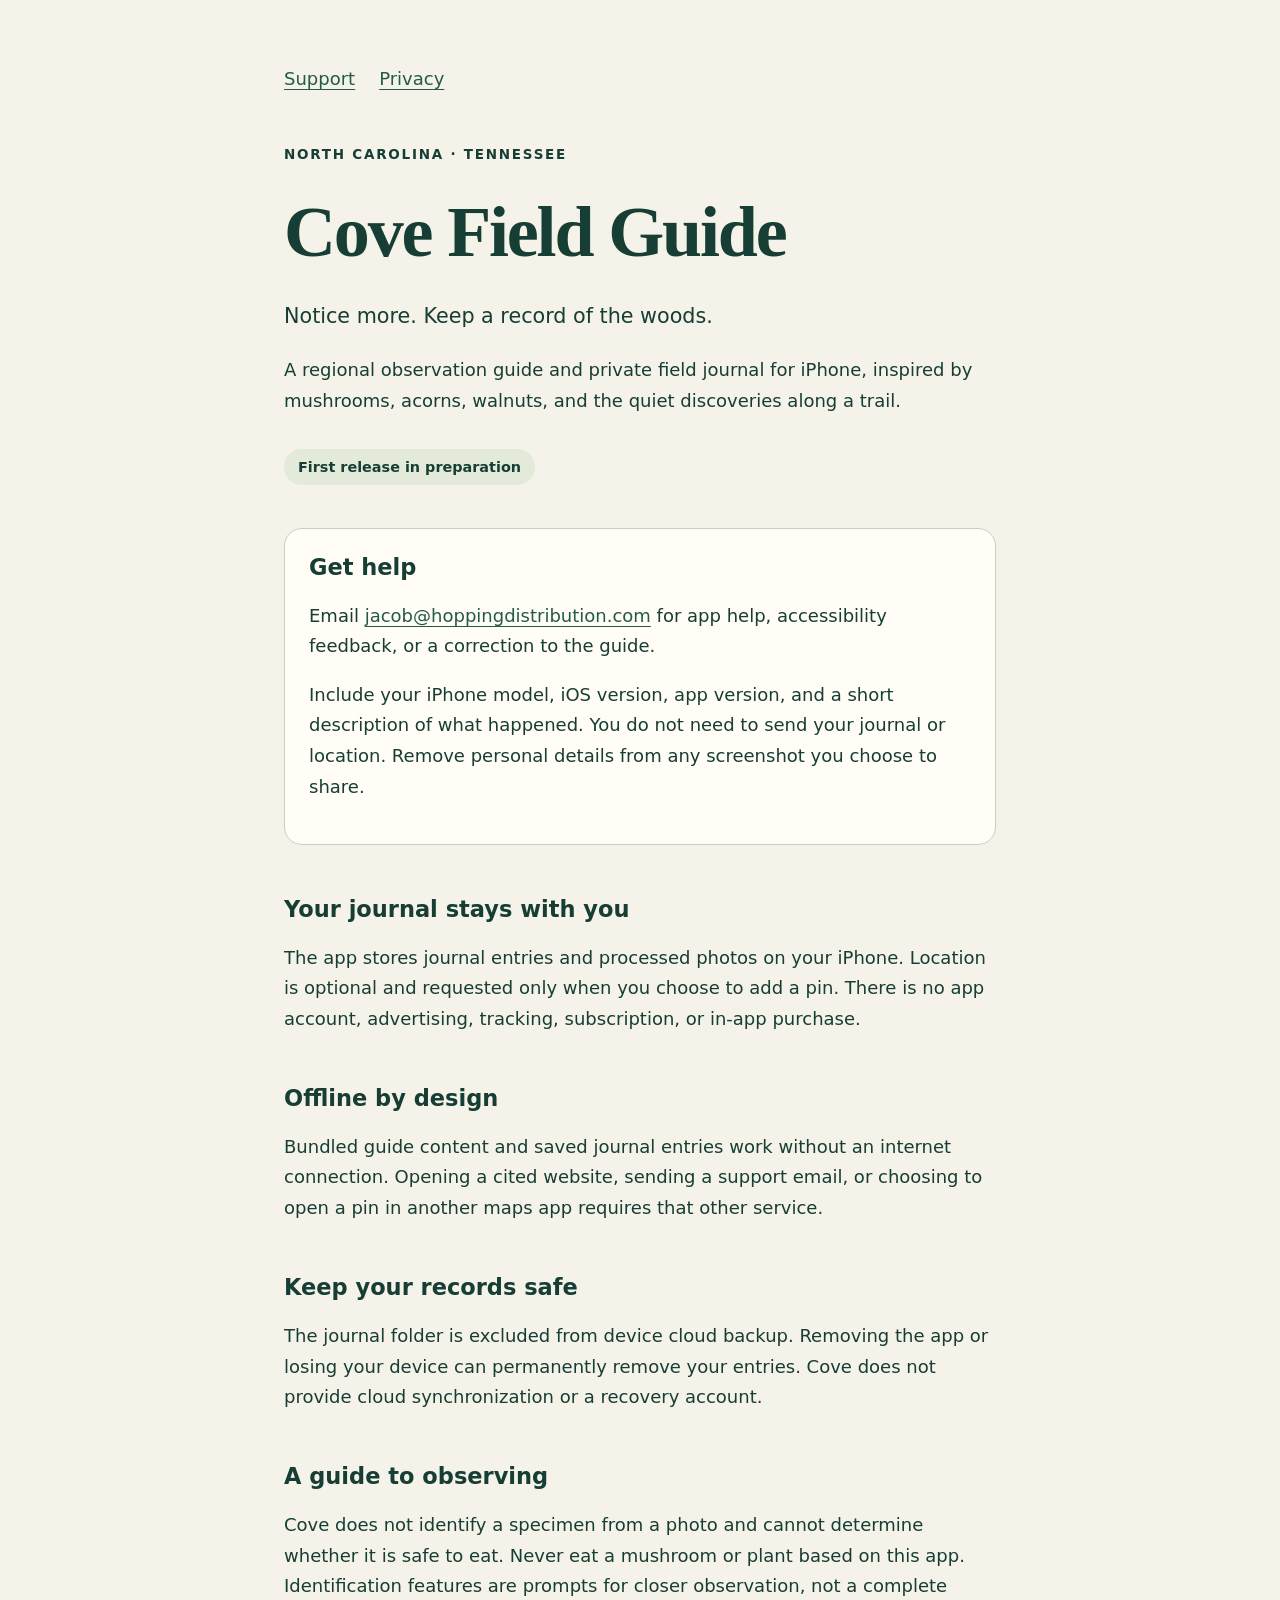
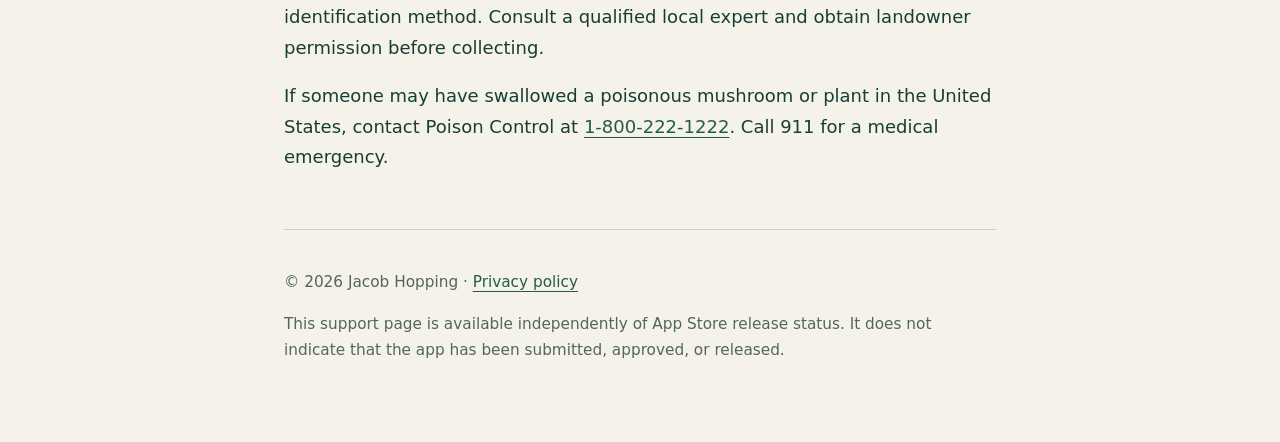
==== index.html @ 753c71bb "Add Cove Field Guide support and privacy pages" ====
<!doctype html><html lang="en"><head><meta charset="utf-8"><meta name="viewport" content="width=device-width,initial-scale=1"><meta name="description" content="Support for Cove Field Guide, a private regional field journal for North Carolina and Tennessee."><title>Cove Field Guide — Support</title><link rel="stylesheet" href="style.css"></head><body><main><nav aria-label="Main"><a href="index.html" aria-current="page">Support</a><a href="privacy.html">Privacy</a></nav><p class="eyebrow">North Carolina · Tennessee</p><h1>Cove Field Guide</h1><p class="lede">Notice more. Keep a record of the woods.</p><p>A regional observation guide and private field journal for iPhone, inspired by mushrooms, acorns, walnuts, and the quiet discoveries along a trail.</p><p class="status">First release in preparation</p><section class="card"><h2 style="margin-top:0">Get help</h2><p>Email <a href="mailto:jacob@hoppingdistribution.com?subject=Cove%20Field%20Guide%20support">jacob@hoppingdistribution.com</a> for app help, accessibility feedback, or a correction to the guide.</p><p>Include your iPhone model, iOS version, app version, and a short description of what happened. You do not need to send your journal or location. Remove personal details from any screenshot you choose to share.</p></section><h2>Your journal stays with you</h2><p>The app stores journal entries and processed photos on your iPhone. Location is optional and requested only when you choose to add a pin. There is no app account, advertising, tracking, subscription, or in-app purchase.</p><h2>Offline by design</h2><p>Bundled guide content and saved journal entries work without an internet connection. Opening a cited website, sending a support email, or choosing to open a pin in another maps app requires that other service.</p><h2>Keep your records safe</h2><p>The journal folder is excluded from device cloud backup. Removing the app or losing your device can permanently remove your entries. Cove does not provide cloud synchronization or a recovery account.</p><h2>A guide to observing</h2><p>Cove does not identify a specimen from a photo and cannot determine whether it is safe to eat. Never eat a mushroom or plant based on this app. Identification features are prompts for closer observation, not a complete identification method. Consult a qualified local expert and obtain landowner permission before collecting.</p><p>If someone may have swallowed a poisonous mushroom or plant in the United States, contact Poison Control at <a href="tel:18002221222">1-800-222-1222</a>. Call 911 for a medical emergency.</p><footer><p>© 2026 Jacob Hopping · <a href="privacy.html">Privacy policy</a></p><p>This support page is available independently of App Store release status. It does not indicate that the app has been submitted, approved, or released.</p></footer></main></body></html>
---- style.css ----
:root{color-scheme:light dark;font-family:ui-sans-serif,system-ui,-apple-system,BlinkMacSystemFont,"Segoe UI",sans-serif;background:#f5f2e9;color:#173e34;font-size:18px;line-height:1.7}*{box-sizing:border-box}body{margin:0}main{max-width:760px;margin:0 auto;padding:64px 24px}nav{display:flex;gap:24px;margin-bottom:48px;flex-wrap:wrap}a{color:#245b47;text-underline-offset:4px}a:focus-visible{outline:3px solid #a4512f;outline-offset:5px;border-radius:2px}h1{font-family:Georgia,serif;font-size:clamp(2.5rem,8vw,4rem);line-height:1.06;letter-spacing:-.03em;margin:.4em 0}h2{font-size:1.25rem;line-height:1.3;margin-top:2.2em}.eyebrow{font-size:.75rem;letter-spacing:.13em;text-transform:uppercase;font-weight:700}.lede{font-size:1.15rem;max-width:610px}.card{padding:24px;border:1px solid #c9d0bf;border-radius:18px;background:#fffdf6;margin:28px 0}.muted,footer{color:#53665a;font-size:.85rem}footer{margin-top:56px;padding-top:24px;border-top:1px solid #c9d0bf}.status{display:inline-block;background:#e3ead9;padding:6px 14px;border-radius:30px;font-size:.8rem;font-weight:600}li{padding-bottom:8px}@media(prefers-color-scheme:dark){:root{background:#12291f;color:#eeeede}a{color:#b9d9ae}.card{background:#19382b;border-color:#52694f}.muted,footer{color:#bbcdb6}.status{background:#294d38}footer{border-color:#52694f}}
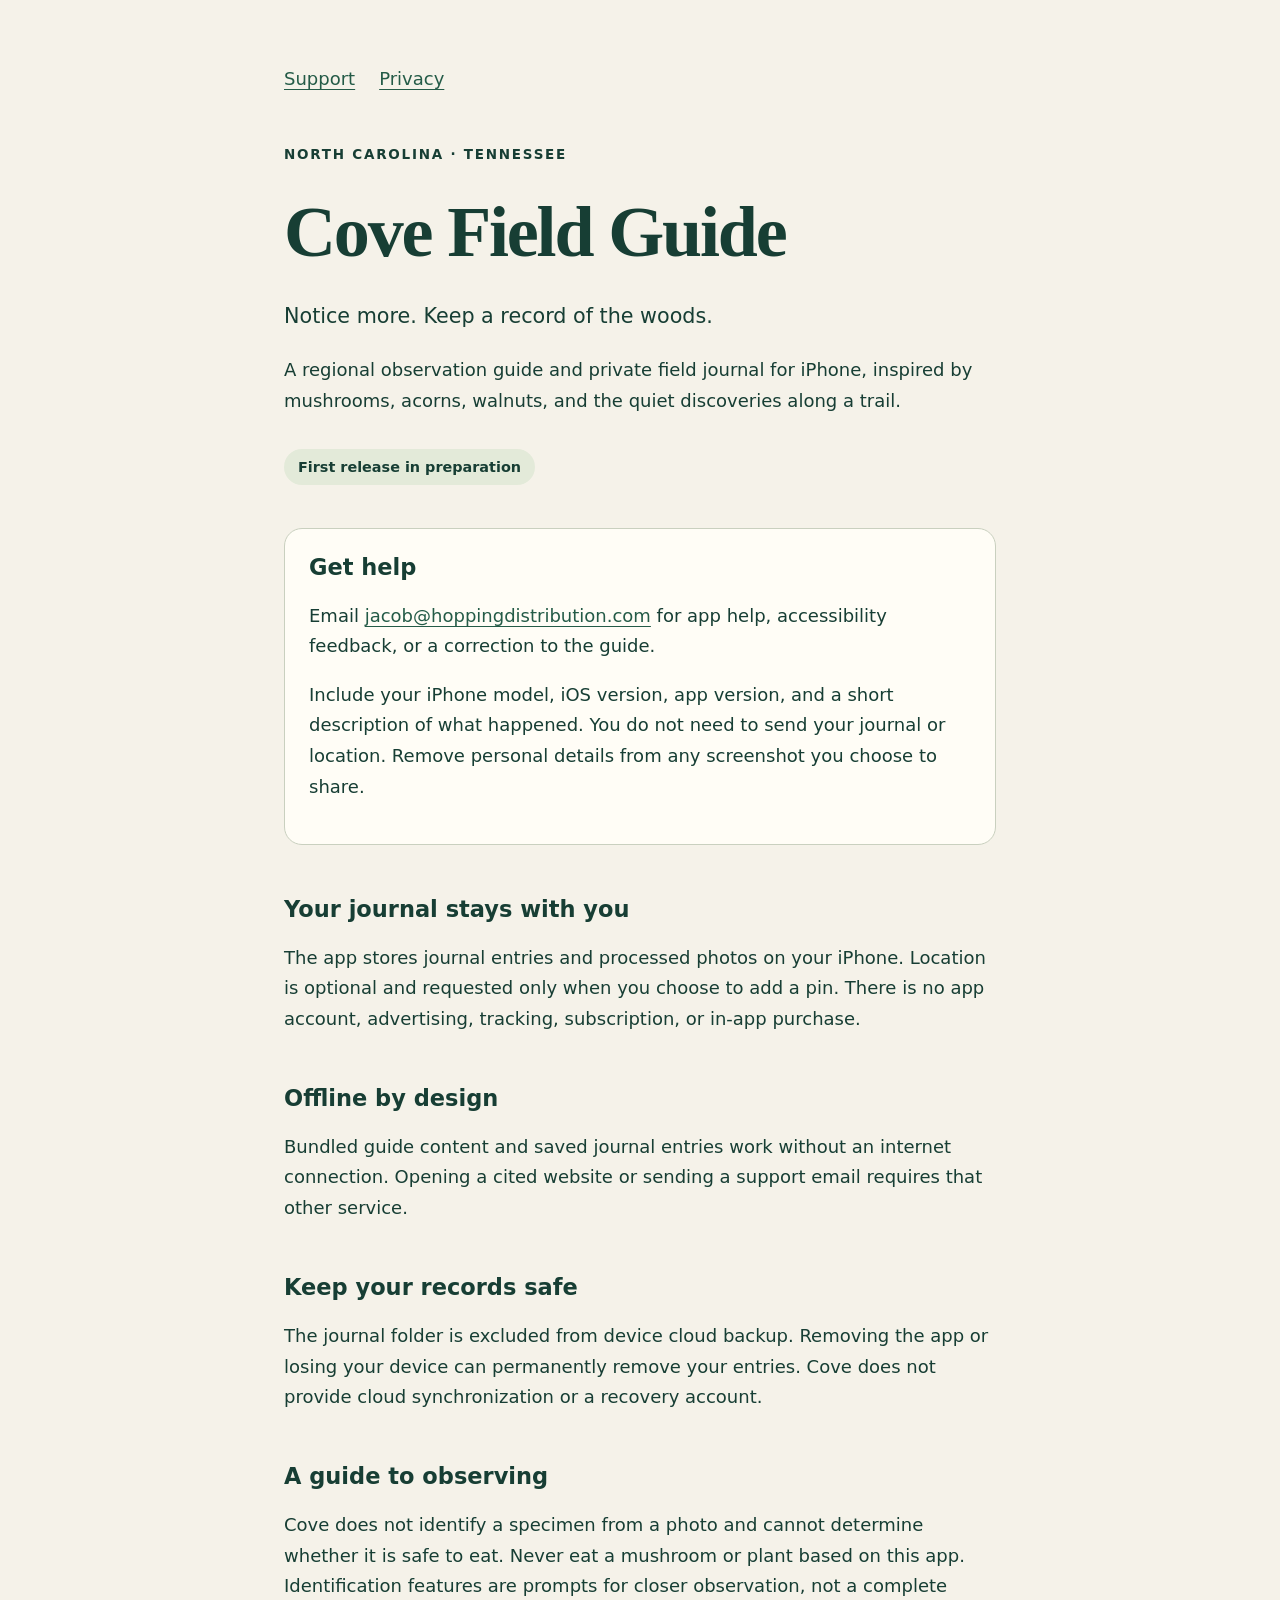
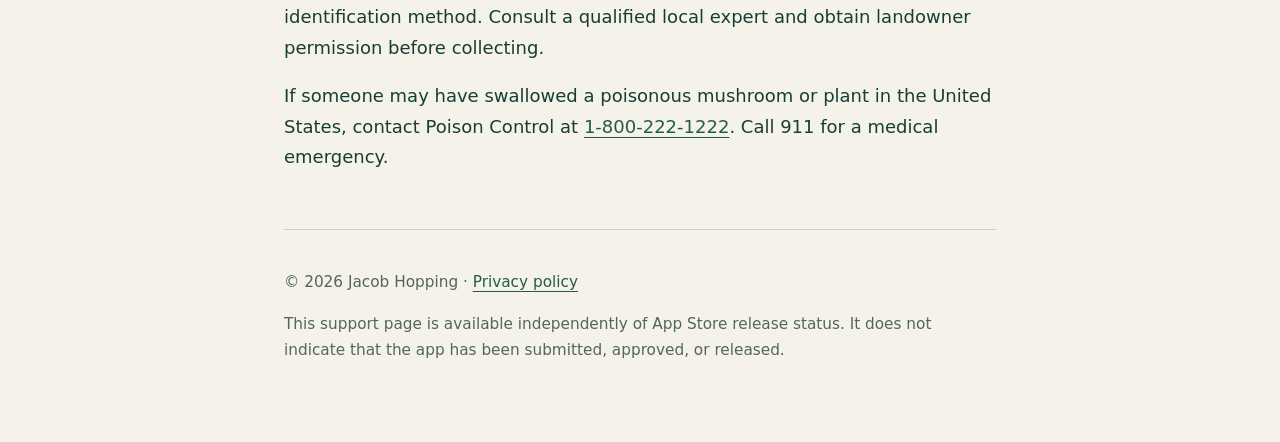
==== commit bba88644: "Align support privacy text with local coordinate storage" ====
--- a/index.html
+++ b/index.html
@@ -1 +1 @@
-<!doctype html><html lang="en"><head><meta charset="utf-8"><meta name="viewport" content="width=device-width,initial-scale=1"><meta name="description" content="Support for Cove Field Guide, a private regional field journal for North Carolina and Tennessee."><title>Cove Field Guide — Support</title><link rel="stylesheet" href="style.css"></head><body><main><nav aria-label="Main"><a href="index.html" aria-current="page">Support</a><a href="privacy.html">Privacy</a></nav><p class="eyebrow">North Carolina · Tennessee</p><h1>Cove Field Guide</h1><p class="lede">Notice more. Keep a record of the woods.</p><p>A regional observation guide and private field journal for iPhone, inspired by mushrooms, acorns, walnuts, and the quiet discoveries along a trail.</p><p class="status">First release in preparation</p><section class="card"><h2 style="margin-top:0">Get help</h2><p>Email <a href="mailto:jacob@hoppingdistribution.com?subject=Cove%20Field%20Guide%20support">jacob@hoppingdistribution.com</a> for app help, accessibility feedback, or a correction to the guide.</p><p>Include your iPhone model, iOS version, app version, and a short description of what happened. You do not need to send your journal or location. Remove personal details from any screenshot you choose to share.</p></section><h2>Your journal stays with you</h2><p>The app stores journal entries and processed photos on your iPhone. Location is optional and requested only when you choose to add a pin. There is no app account, advertising, tracking, subscription, or in-app purchase.</p><h2>Offline by design</h2><p>Bundled guide content and saved journal entries work without an internet connection. Opening a cited website, sending a support email, or choosing to open a pin in another maps app requires that other service.</p><h2>Keep your records safe</h2><p>The journal folder is excluded from device cloud backup. Removing the app or losing your device can permanently remove your entries. Cove does not provide cloud synchronization or a recovery account.</p><h2>A guide to observing</h2><p>Cove does not identify a specimen from a photo and cannot determine whether it is safe to eat. Never eat a mushroom or plant based on this app. Identification features are prompts for closer observation, not a complete identification method. Consult a qualified local expert and obtain landowner permission before collecting.</p><p>If someone may have swallowed a poisonous mushroom or plant in the United States, contact Poison Control at <a href="tel:18002221222">1-800-222-1222</a>. Call 911 for a medical emergency.</p><footer><p>© 2026 Jacob Hopping · <a href="privacy.html">Privacy policy</a></p><p>This support page is available independently of App Store release status. It does not indicate that the app has been submitted, approved, or released.</p></footer></main></body></html>
+<!doctype html><html lang="en"><head><meta charset="utf-8"><meta name="viewport" content="width=device-width,initial-scale=1"><meta name="description" content="Support for Cove Field Guide, a private regional field journal for North Carolina and Tennessee."><title>Cove Field Guide — Support</title><link rel="stylesheet" href="style.css"></head><body><main><nav aria-label="Main"><a href="index.html" aria-current="page">Support</a><a href="privacy.html">Privacy</a></nav><p class="eyebrow">North Carolina · Tennessee</p><h1>Cove Field Guide</h1><p class="lede">Notice more. Keep a record of the woods.</p><p>A regional observation guide and private field journal for iPhone, inspired by mushrooms, acorns, walnuts, and the quiet discoveries along a trail.</p><p class="status">First release in preparation</p><section class="card"><h2 style="margin-top:0">Get help</h2><p>Email <a href="mailto:jacob@hoppingdistribution.com?subject=Cove%20Field%20Guide%20support">jacob@hoppingdistribution.com</a> for app help, accessibility feedback, or a correction to the guide.</p><p>Include your iPhone model, iOS version, app version, and a short description of what happened. You do not need to send your journal or location. Remove personal details from any screenshot you choose to share.</p></section><h2>Your journal stays with you</h2><p>The app stores journal entries and processed photos on your iPhone. Location is optional and requested only when you choose to add a pin. There is no app account, advertising, tracking, subscription, or in-app purchase.</p><h2>Offline by design</h2><p>Bundled guide content and saved journal entries work without an internet connection. Opening a cited website or sending a support email requires that other service.</p><h2>Keep your records safe</h2><p>The journal folder is excluded from device cloud backup. Removing the app or losing your device can permanently remove your entries. Cove does not provide cloud synchronization or a recovery account.</p><h2>A guide to observing</h2><p>Cove does not identify a specimen from a photo and cannot determine whether it is safe to eat. Never eat a mushroom or plant based on this app. Identification features are prompts for closer observation, not a complete identification method. Consult a qualified local expert and obtain landowner permission before collecting.</p><p>If someone may have swallowed a poisonous mushroom or plant in the United States, contact Poison Control at <a href="tel:18002221222">1-800-222-1222</a>. Call 911 for a medical emergency.</p><footer><p>© 2026 Jacob Hopping · <a href="privacy.html">Privacy policy</a></p><p>This support page is available independently of App Store release status. It does not indicate that the app has been submitted, approved, or released.</p></footer></main></body></html>
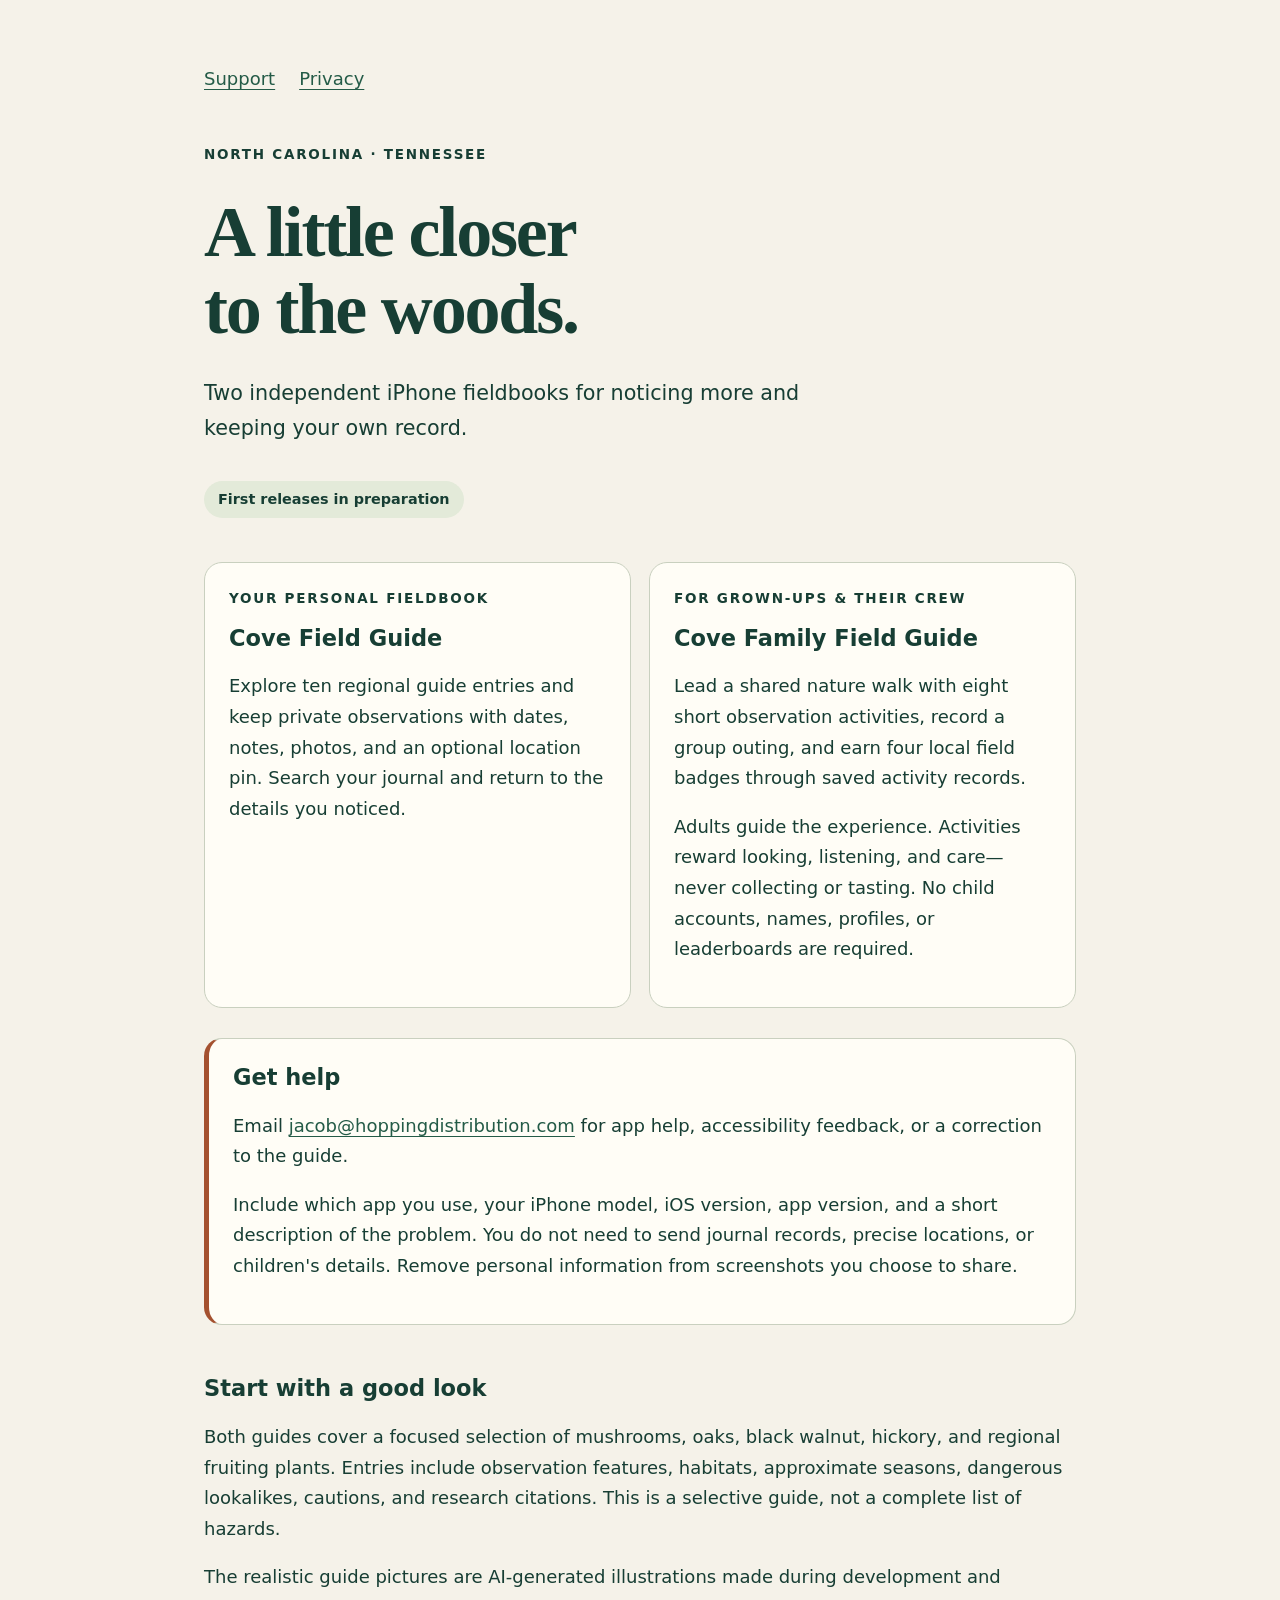
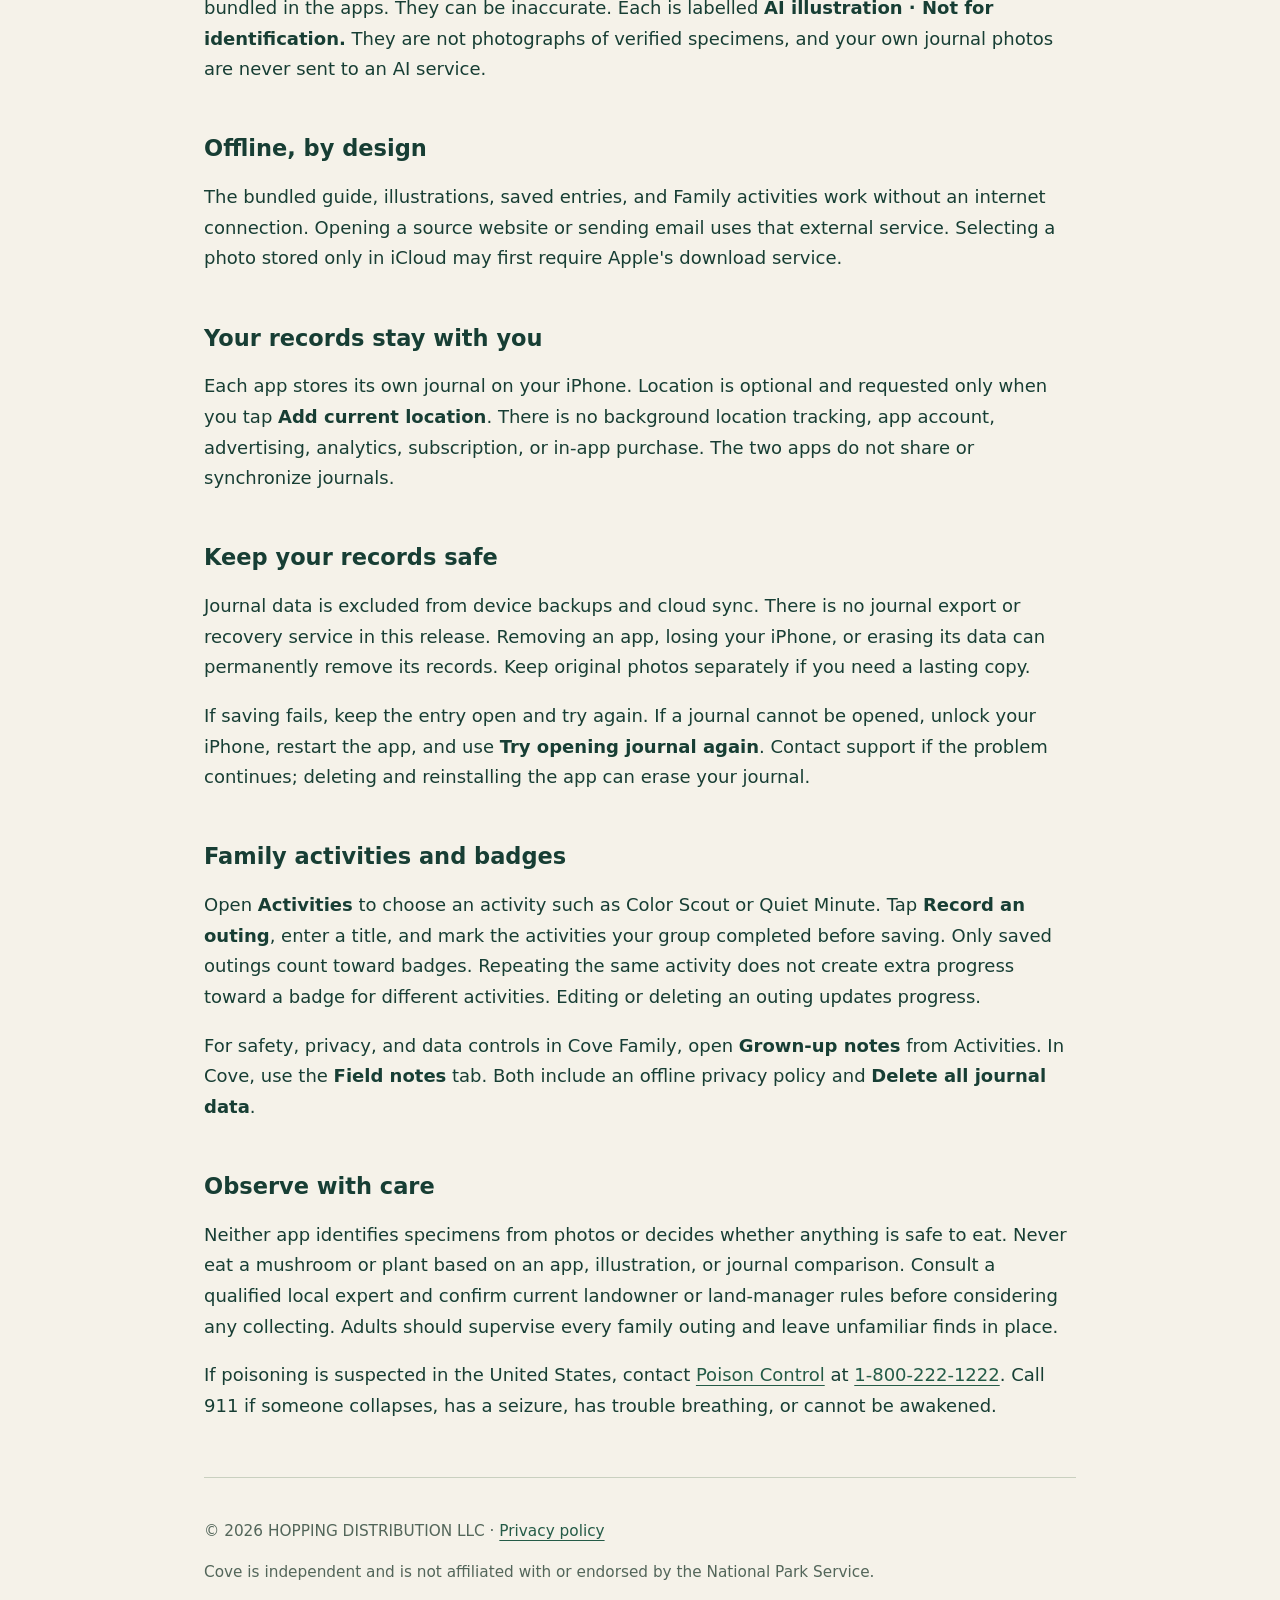
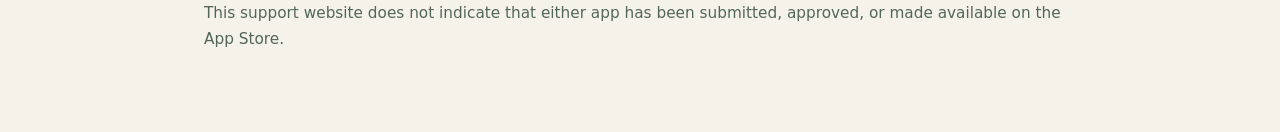
==== commit 51fcf164: "Document both Cove apps and private family activity progress" ====
--- a/index.html
+++ b/index.html
@@ -1 +1,58 @@
-<!doctype html><html lang="en"><head><meta charset="utf-8"><meta name="viewport" content="width=device-width,initial-scale=1"><meta name="description" content="Support for Cove Field Guide, a private regional field journal for North Carolina and Tennessee."><title>Cove Field Guide — Support</title><link rel="stylesheet" href="style.css"></head><body><main><nav aria-label="Main"><a href="index.html" aria-current="page">Support</a><a href="privacy.html">Privacy</a></nav><p class="eyebrow">North Carolina · Tennessee</p><h1>Cove Field Guide</h1><p class="lede">Notice more. Keep a record of the woods.</p><p>A regional observation guide and private field journal for iPhone, inspired by mushrooms, acorns, walnuts, and the quiet discoveries along a trail.</p><p class="status">First release in preparation</p><section class="card"><h2 style="margin-top:0">Get help</h2><p>Email <a href="mailto:jacob@hoppingdistribution.com?subject=Cove%20Field%20Guide%20support">jacob@hoppingdistribution.com</a> for app help, accessibility feedback, or a correction to the guide.</p><p>Include your iPhone model, iOS version, app version, and a short description of what happened. You do not need to send your journal or location. Remove personal details from any screenshot you choose to share.</p></section><h2>Your journal stays with you</h2><p>The app stores journal entries and processed photos on your iPhone. Location is optional and requested only when you choose to add a pin. There is no app account, advertising, tracking, subscription, or in-app purchase.</p><h2>Offline by design</h2><p>Bundled guide content and saved journal entries work without an internet connection. Opening a cited website or sending a support email requires that other service.</p><h2>Keep your records safe</h2><p>The journal folder is excluded from device cloud backup. Removing the app or losing your device can permanently remove your entries. Cove does not provide cloud synchronization or a recovery account.</p><h2>A guide to observing</h2><p>Cove does not identify a specimen from a photo and cannot determine whether it is safe to eat. Never eat a mushroom or plant based on this app. Identification features are prompts for closer observation, not a complete identification method. Consult a qualified local expert and obtain landowner permission before collecting.</p><p>If someone may have swallowed a poisonous mushroom or plant in the United States, contact Poison Control at <a href="tel:18002221222">1-800-222-1222</a>. Call 911 for a medical emergency.</p><footer><p>© 2026 Jacob Hopping · <a href="privacy.html">Privacy policy</a></p><p>This support page is available independently of App Store release status. It does not indicate that the app has been submitted, approved, or released.</p></footer></main></body></html>
+<!doctype html>
+<html lang="en">
+<head>
+  <meta charset="utf-8">
+  <meta name="viewport" content="width=device-width, initial-scale=1">
+  <meta name="description" content="Support for Cove Field Guide and Cove Family Field Guide: offline nature guides and private journals for North Carolina and Tennessee.">
+  <title>Cove fieldbooks — Support</title>
+  <link rel="stylesheet" href="style.css">
+</head>
+<body>
+<main>
+  <nav aria-label="Main"><a href="index.html" aria-current="page">Support</a><a href="privacy.html">Privacy</a></nav>
+  <p class="eyebrow">North Carolina · Tennessee</p>
+  <h1>A little closer<br>to the woods.</h1>
+  <p class="lede">Two independent iPhone fieldbooks for noticing more and keeping your own record.</p>
+  <p class="status">First releases in preparation</p>
+  <div class="apps">
+    <section class="card" aria-labelledby="adult-title">
+      <p class="eyebrow">Your personal fieldbook</p>
+      <h2 id="adult-title">Cove Field Guide</h2>
+      <p>Explore ten regional guide entries and keep private observations with dates, notes, photos, and an optional location pin. Search your journal and return to the details you noticed.</p>
+    </section>
+    <section class="card" aria-labelledby="family-title">
+      <p class="eyebrow">For grown-ups &amp; their crew</p>
+      <h2 id="family-title">Cove Family Field Guide</h2>
+      <p>Lead a shared nature walk with eight short observation activities, record a group outing, and earn four local field badges through saved activity records.</p>
+      <p>Adults guide the experience. Activities reward looking, listening, and care—never collecting or tasting. No child accounts, names, profiles, or leaderboards are required.</p>
+    </section>
+  </div>
+  <section class="card help" aria-labelledby="help-title">
+    <h2 id="help-title">Get help</h2>
+    <p>Email <a href="mailto:jacob@hoppingdistribution.com?subject=Cove%20support">jacob@hoppingdistribution.com</a> for app help, accessibility feedback, or a correction to the guide.</p>
+    <p>Include which app you use, your iPhone model, iOS version, app version, and a short description of the problem. You do not need to send journal records, precise locations, or children's details. Remove personal information from screenshots you choose to share.</p>
+  </section>
+  <h2>Start with a good look</h2>
+  <p>Both guides cover a focused selection of mushrooms, oaks, black walnut, hickory, and regional fruiting plants. Entries include observation features, habitats, approximate seasons, dangerous lookalikes, cautions, and research citations. This is a selective guide, not a complete list of hazards.</p>
+  <p>The realistic guide pictures are AI-generated illustrations made during development and bundled in the apps. They can be inaccurate. Each is labelled <strong>AI illustration · Not for identification.</strong> They are not photographs of verified specimens, and your own journal photos are never sent to an AI service.</p>
+  <h2>Offline, by design</h2>
+  <p>The bundled guide, illustrations, saved entries, and Family activities work without an internet connection. Opening a source website or sending email uses that external service. Selecting a photo stored only in iCloud may first require Apple's download service.</p>
+  <h2>Your records stay with you</h2>
+  <p>Each app stores its own journal on your iPhone. Location is optional and requested only when you tap <strong>Add current location</strong>. There is no background location tracking, app account, advertising, analytics, subscription, or in-app purchase. The two apps do not share or synchronize journals.</p>
+  <h2>Keep your records safe</h2>
+  <p>Journal data is excluded from device backups and cloud sync. There is no journal export or recovery service in this release. Removing an app, losing your iPhone, or erasing its data can permanently remove its records. Keep original photos separately if you need a lasting copy.</p>
+  <p>If saving fails, keep the entry open and try again. If a journal cannot be opened, unlock your iPhone, restart the app, and use <strong>Try opening journal again</strong>. Contact support if the problem continues; deleting and reinstalling the app can erase your journal.</p>
+  <h2>Family activities and badges</h2>
+  <p>Open <strong>Activities</strong> to choose an activity such as Color Scout or Quiet Minute. Tap <strong>Record an outing</strong>, enter a title, and mark the activities your group completed before saving. Only saved outings count toward badges. Repeating the same activity does not create extra progress toward a badge for different activities. Editing or deleting an outing updates progress.</p>
+  <p>For safety, privacy, and data controls in Cove Family, open <strong>Grown-up notes</strong> from Activities. In Cove, use the <strong>Field notes</strong> tab. Both include an offline privacy policy and <strong>Delete all journal data</strong>.</p>
+  <h2>Observe with care</h2>
+  <p>Neither app identifies specimens from photos or decides whether anything is safe to eat. Never eat a mushroom or plant based on an app, illustration, or journal comparison. Consult a qualified local expert and confirm current landowner or land-manager rules before considering any collecting. Adults should supervise every family outing and leave unfamiliar finds in place.</p>
+  <p>If poisoning is suspected in the United States, contact <a href="https://www.poison.org/">Poison Control</a> at <a href="tel:18002221222">1-800-222-1222</a>. Call 911 if someone collapses, has a seizure, has trouble breathing, or cannot be awakened.</p>
+  <footer>
+    <p>© 2026 HOPPING DISTRIBUTION LLC · <a href="privacy.html">Privacy policy</a></p>
+    <p>Cove is independent and is not affiliated with or endorsed by the National Park Service.</p>
+    <p>This support website does not indicate that either app has been submitted, approved, or made available on the App Store.</p>
+  </footer>
+</main>
+</body>
+</html>
--- a/style.css
+++ b/style.css
@@ -1 +1,2 @@
 :root{color-scheme:light dark;font-family:ui-sans-serif,system-ui,-apple-system,BlinkMacSystemFont,"Segoe UI",sans-serif;background:#f5f2e9;color:#173e34;font-size:18px;line-height:1.7}*{box-sizing:border-box}body{margin:0}main{max-width:760px;margin:0 auto;padding:64px 24px}nav{display:flex;gap:24px;margin-bottom:48px;flex-wrap:wrap}a{color:#245b47;text-underline-offset:4px}a:focus-visible{outline:3px solid #a4512f;outline-offset:5px;border-radius:2px}h1{font-family:Georgia,serif;font-size:clamp(2.5rem,8vw,4rem);line-height:1.06;letter-spacing:-.03em;margin:.4em 0}h2{font-size:1.25rem;line-height:1.3;margin-top:2.2em}.eyebrow{font-size:.75rem;letter-spacing:.13em;text-transform:uppercase;font-weight:700}.lede{font-size:1.15rem;max-width:610px}.card{padding:24px;border:1px solid #c9d0bf;border-radius:18px;background:#fffdf6;margin:28px 0}.muted,footer{color:#53665a;font-size:.85rem}footer{margin-top:56px;padding-top:24px;border-top:1px solid #c9d0bf}.status{display:inline-block;background:#e3ead9;padding:6px 14px;border-radius:30px;font-size:.8rem;font-weight:600}li{padding-bottom:8px}@media(prefers-color-scheme:dark){:root{background:#12291f;color:#eeeede}a{color:#b9d9ae}.card{background:#19382b;border-color:#52694f}.muted,footer{color:#bbcdb6}.status{background:#294d38}footer{border-color:#52694f}}
+.apps{display:grid;gap:18px;margin:30px 0}.apps .card{margin:0}.card h2{margin-top:0}.card .eyebrow{margin-top:0}.help{border-left:5px solid #a4512f}strong{font-weight:700}p{overflow-wrap:anywhere}@media(min-width:740px){.apps{grid-template-columns:1fr 1fr}main{max-width:920px}}@media(max-width:480px){main{padding:36px 20px}nav{margin-bottom:34px}.card{padding:20px}}
